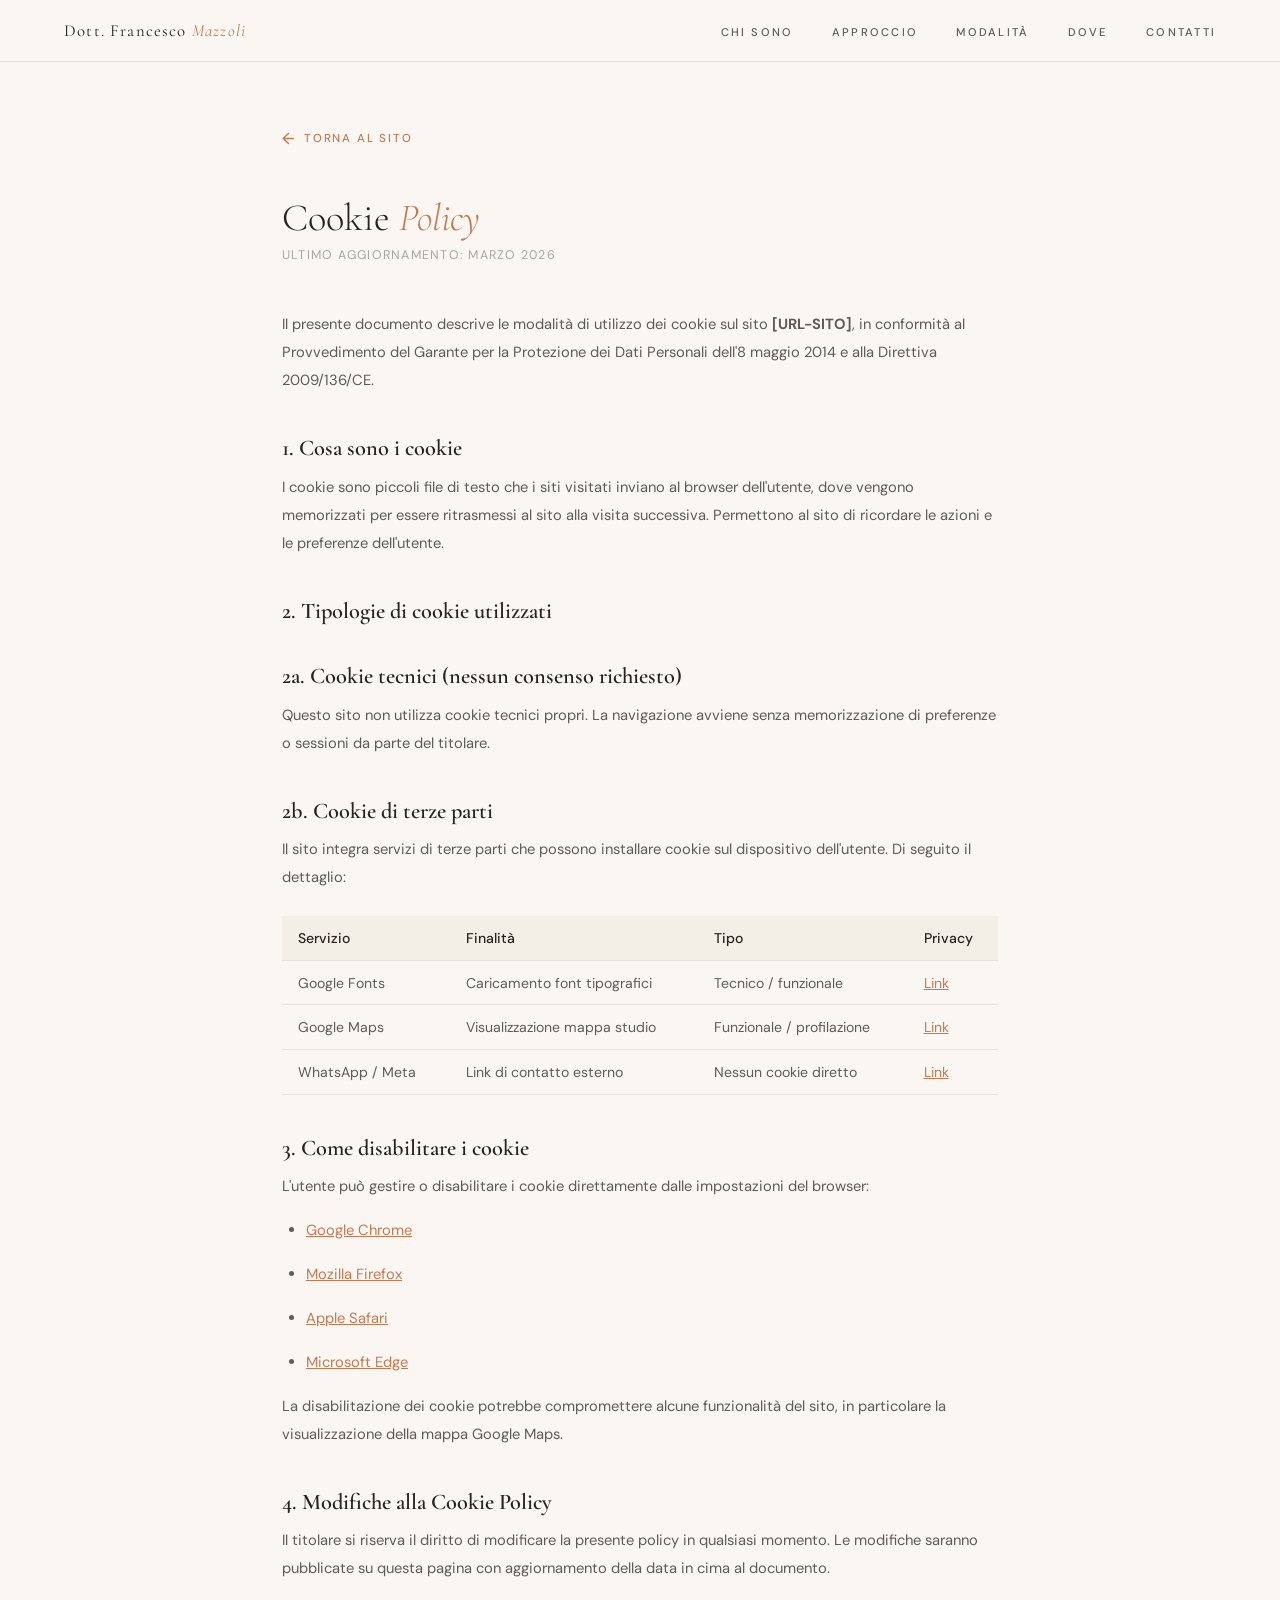
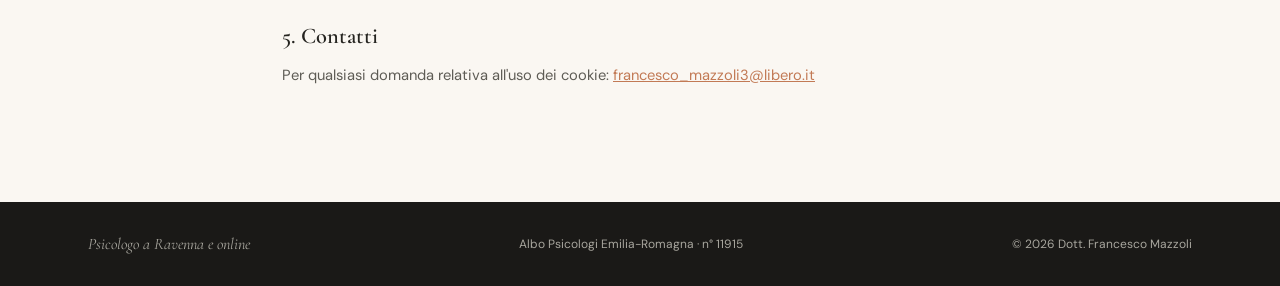
==== cookie.html @ e6bcd634 "first commit" ====
<!DOCTYPE html>
<html lang="it">
<head>
  <meta charset="UTF-8" />
  <meta name="viewport" content="width=device-width, initial-scale=1.0" />
  <title>Cookie Policy — Dott. Francesco Mazzoli</title>
  <link href="https://fonts.googleapis.com/css2?family=Cormorant+Garamond:ital,wght@0,300;0,400;0,600;1,300;1,400;1,600&family=DM+Sans:opsz,wght@9..40,300;9..40,400;9..40,500&display=swap" rel="stylesheet" />
  <link rel="stylesheet" href="style.css" />
  <style>
    .legal-page {
      max-width: 780px;
      margin: 0 auto;
      padding: 8rem 2rem 6rem;
    }
    .legal-page h1 {
      font-family: 'Cormorant Garamond', serif;
      font-size: clamp(2rem, 3vw, 3rem);
      font-weight: 300;
      margin-bottom: 0.5rem;
    }
    .legal-page h1 em { color: var(--terracotta); font-style: italic; }
    .legal-page .updated {
      font-size: .78rem; color: var(--soft);
      letter-spacing: .1em; text-transform: uppercase;
      margin-bottom: 3rem; display: block;
    }
    .legal-page h2 {
      font-family: 'Cormorant Garamond', serif;
      font-size: 1.4rem; font-weight: 600;
      margin: 2.5rem 0 0.8rem;
      color: var(--charcoal);
    }
    .legal-page p, .legal-page li {
      font-size: .92rem; line-height: 1.9;
      color: var(--mid); margin-bottom: 1rem;
    }
    .legal-page ul { padding-left: 1.5rem; margin-bottom: 1rem; }
    .legal-page a { color: var(--terracotta); }
    .legal-page table {
      width: 100%; border-collapse: collapse;
      margin: 1.5rem 0; font-size: .88rem;
    }
    .legal-page th {
      background: var(--cream); padding: .8rem 1rem;
      text-align: left; font-weight: 500;
      border-bottom: 1px solid var(--line);
      color: var(--charcoal);
    }
    .legal-page td {
      padding: .8rem 1rem; border-bottom: 1px solid var(--line);
      color: var(--mid); vertical-align: top;
    }
    .back-link {
      display: inline-flex; align-items: center; gap: .5rem;
      font-size: .72rem; font-weight: 500; letter-spacing: .16em;
      text-transform: uppercase; color: var(--mid);
      text-decoration: none; margin-bottom: 3rem;
      transition: color .2s;
    }
    .back-link:hover { color: var(--charcoal); }
    .back-link::before { content: '←'; font-size: 1rem; }
  </style>
</head>
<body>

<nav>
  <a class="nav-brand" href="index.html">Dott. Francesco <span>Mazzoli</span></a>
  <ul class="nav-links">
    <li><a href="index.html#chi-sono">Chi sono</a></li>
    <li><a href="index.html#approccio">Approccio</a></li>
    <li><a href="index.html#modalita">Modalità</a></li>
    <li><a href="index.html#dove">Dove</a></li>
    <li><a href="index.html#contatti">Contatti</a></li>
  </ul>
</nav>

<div class="legal-page">
  <a class="back-link" href="index.html">Torna al sito</a>

  <h1>Cookie <em>Policy</em></h1>
  <span class="updated">Ultimo aggiornamento: marzo 2026</span>

  <p>
    Il presente documento descrive le modalità di utilizzo dei cookie sul sito
    <strong>[URL-SITO]</strong>, in conformità al Provvedimento del Garante per la Protezione
    dei Dati Personali dell'8 maggio 2014 e alla Direttiva 2009/136/CE.
  </p>

  <h2>1. Cosa sono i cookie</h2>
  <p>
    I cookie sono piccoli file di testo che i siti visitati inviano al browser dell'utente,
    dove vengono memorizzati per essere ritrasmessi al sito alla visita successiva.
    Permettono al sito di ricordare le azioni e le preferenze dell'utente.
  </p>

  <h2>2. Tipologie di cookie utilizzati</h2>

  <h2>2a. Cookie tecnici (nessun consenso richiesto)</h2>
  <p>
    Questo sito non utilizza cookie tecnici propri. La navigazione avviene senza
    memorizzazione di preferenze o sessioni da parte del titolare.
  </p>

  <h2>2b. Cookie di terze parti</h2>
  <p>
    Il sito integra servizi di terze parti che possono installare cookie sul dispositivo
    dell'utente. Di seguito il dettaglio:
  </p>

  <table>
    <thead>
      <tr>
        <th>Servizio</th>
        <th>Finalità</th>
        <th>Tipo</th>
        <th>Privacy</th>
      </tr>
    </thead>
    <tbody>
      <tr>
        <td>Google Fonts</td>
        <td>Caricamento font tipografici</td>
        <td>Tecnico / funzionale</td>
        <td><a href="https://policies.google.com/privacy" target="_blank" rel="noopener">Link</a></td>
      </tr>
      <tr>
        <td>Google Maps</td>
        <td>Visualizzazione mappa studio</td>
        <td>Funzionale / profilazione</td>
        <td><a href="https://policies.google.com/privacy" target="_blank" rel="noopener">Link</a></td>
      </tr>
      <tr>
        <td>WhatsApp / Meta</td>
        <td>Link di contatto esterno</td>
        <td>Nessun cookie diretto</td>
        <td><a href="https://www.whatsapp.com/legal/privacy-policy" target="_blank" rel="noopener">Link</a></td>
      </tr>
    </tbody>
  </table>

  <h2>3. Come disabilitare i cookie</h2>
  <p>
    L'utente può gestire o disabilitare i cookie direttamente dalle impostazioni del browser:
  </p>
  <ul>
    <li><a href="https://support.google.com/chrome/answer/95647" target="_blank" rel="noopener">Google Chrome</a></li>
    <li><a href="https://support.mozilla.org/it/kb/Attivare%20e%20disattivare%20i%20cookie" target="_blank" rel="noopener">Mozilla Firefox</a></li>
    <li><a href="https://support.apple.com/it-it/guide/safari/sfri11471/mac" target="_blank" rel="noopener">Apple Safari</a></li>
    <li><a href="https://support.microsoft.com/it-it/microsoft-edge/eliminare-i-cookie-in-microsoft-edge-63947406-40ac-c3b8-57b9-2a946a29ae09" target="_blank" rel="noopener">Microsoft Edge</a></li>
  </ul>
  <p>
    La disabilitazione dei cookie potrebbe compromettere alcune funzionalità del sito,
    in particolare la visualizzazione della mappa Google Maps.
  </p>

  <h2>4. Modifiche alla Cookie Policy</h2>
  <p>
    Il titolare si riserva il diritto di modificare la presente policy in qualsiasi momento.
    Le modifiche saranno pubblicate su questa pagina con aggiornamento della data in cima al documento.
  </p>

  <h2>5. Contatti</h2>
  <p>
    Per qualsiasi domanda relativa all'uso dei cookie:
    <a href="mailto:francesco_mazzoli3@libero.it">francesco_mazzoli3@libero.it</a>
  </p>
</div>

<footer>
  <span class="footer-brand">Psicologo a Ravenna e online</span>
  <p>Albo Psicologi Emilia-Romagna · n° 11915</p>
  <p>© 2026 Dott. Francesco Mazzoli</p>
</footer>

</body>
</html>
---- style.css ----
/* STILI GLOBALI */
:root {
      --cream:         #f4efe6;
      --warm-white:    #faf7f2;
      --lavender:      #c8c0d8;
      --lavender-pale: #e8e4f0;
      --terracotta:    #c27a55;
      --terra-pale:    #edddd0;
      --sage:          #7a9478;
      --sage-light:    #c4d4bf;
      --charcoal:      #252420;
      --mid:           #5e5c55;
      --soft:          #a8a69e;
      --line:          rgba(37,36,32,.1);
    }
/* RESET E STILI BASE */
    *, *::before, *::after { box-sizing: border-box; margin: 0; padding: 0; }
    html { scroll-behavior: smooth; }
    body {
      font-family: 'DM Sans', sans-serif;
      background: var(--warm-white);
      color: var(--charcoal);
      overflow-x: hidden;
    }

    /* BARRA DI NAVIGAZIONE */
    nav {
      position: fixed; top: 0; left: 0; right: 0; z-index: 200;
      display: flex; align-items: center; justify-content: space-between;
      padding: 1.25rem 4rem;
      background: rgba(250,247,242,.92);
      backdrop-filter: blur(16px);
      border-bottom: 1px solid var(--line);
      animation: fadeDown .8s ease both;
    }
    /* LOGO */
    .nav-brand {
      font-family: 'Cormorant Garamond', serif;
      font-size: 1.05rem; font-weight: 400; letter-spacing: .07em;
      color: var(--charcoal); text-decoration: none;
    }
    .nav-brand span { font-style: italic; color: var(--terracotta); }
    .nav-links { display: flex; gap: 2.4rem; list-style: none; }
    .nav-links a {
      font-size: .7rem; font-weight: 500;
      letter-spacing: .2em; text-transform: uppercase;
      color: var(--mid); text-decoration: none; transition: color .2s;
    }
    .nav-links a:hover { color: var(--charcoal); }

    /* HERO */
    .hero {
      min-height: 100vh;
      display: grid; grid-template-columns: 1fr 1fr;
      padding-top: 80px;
    }
    /* HERO SINISTRA */
    .hero-left {
      display: flex; flex-direction: column; justify-content: center;
      padding: 5rem 3.5rem 5rem 5.5rem;
      animation: fadeLeft .9s .15s ease both;
    }
    /* ELEMENTI DECORATIVI */
    .eyebrow {
      display: flex; align-items: center; gap: .9rem;
      font-size: .68rem; font-weight: 500; letter-spacing: .22em;
      text-transform: uppercase; color: var(--sage);
      margin-bottom: 2rem;
    }
    .eyebrow::before { content: ''; width: 28px; height: 1px; background: var(--sage); }
    h1 {
      font-family: 'Cormorant Garamond', serif;
      font-size: clamp(3rem, 4.5vw, 5rem);
      font-weight: 300; line-height: 1.1; margin-bottom: .5rem;
    }
    /* Titolo principale */
    h1 em { font-style: italic; color: var(--terracotta); }
    /* Ruolo/descrizione hero */
    .hero-role {
      font-family: 'Cormorant Garamond', serif;
      font-size: 1.25rem; font-weight: 400; font-style: italic;
      color: var(--mid); margin-bottom: 2.2rem; letter-spacing: .02em;
    }
    /* Descrizione hero */
    .hero-desc {
      font-size: .92rem; line-height: 1.85;
      color: var(--mid); max-width: 430px; margin-bottom: 3rem;
    }
    /* Parole in evidenza */
    .hero-desc strong { color: var(--charcoal); font-weight: 500; }
    .btn-row { display: flex; gap: 1rem; flex-wrap: wrap; }
    .btn {
      display: inline-block; text-decoration: none;
      font-size: .72rem; font-weight: 500; letter-spacing: .16em;
      text-transform: uppercase; padding: .95rem 2.2rem;
      border-radius: 60px; transition: all .25s;
    }
    /* Stili bottone primario e secondario */
    .btn-primary { background: var(--charcoal); color: var(--warm-white); }
    .btn-primary:hover { background: var(--terracotta); }
    .btn-secondary { background: transparent; color: var(--charcoal); border: 1px solid var(--charcoal); }
    .btn-secondary:hover { background: var(--cream); }

    /* HERO DESTRA */
    .hero-right {
      position: relative; overflow: hidden; background: var(--cream);
      animation: fadeRight .9s .15s ease both;
    }
    .hero-right::before {
      content: ''; position: absolute; inset: 0;
      background:
        radial-gradient(ellipse 60% 60% at 70% 30%, rgba(200,192,216,.5) 0%, transparent 70%),
        radial-gradient(ellipse 50% 50% at 25% 75%, rgba(194,122,85,.22) 0%, transparent 70%);
    }
    .deco-circle {
      position: absolute; border-radius: 50%;
      border: 1px solid rgba(194,122,85,.22);
    }
    .dc1 { width: 400px; height: 400px; top: -80px; right: -90px; }
    .dc2 { width: 240px; height: 240px; bottom: 50px; left: 30px; border-color: rgba(122,148,120,.28); }
    .hero-quote {
      position: absolute; top: 50%; left: 50%; transform: translate(-50%,-50%);
      width: 76%; text-align: center;
      font-family: 'Cormorant Garamond', serif;
      font-size: clamp(1.3rem, 2.2vw, 2rem);
      font-weight: 300; font-style: italic; line-height: 1.6;
      color: var(--charcoal); opacity: .85;
    }
    .hero-quote cite {
      display: block; margin-top: 1.2rem;
      font-family: 'DM Sans', sans-serif;
      font-size: .68rem; font-weight: 500;
      letter-spacing: .18em; text-transform: uppercase;
      color: var(--mid); font-style: normal;
    }

    /* ── SEZIONI COMUNI ── */
    section { padding: 7rem 5.5rem; }
    .section-tag {
      display: inline-flex; align-items: center; gap: .7rem;
      font-size: .67rem; font-weight: 500; letter-spacing: .22em;
      text-transform: uppercase; color: var(--terracotta); margin-bottom: 1.4rem;
    }
    .section-tag::before { content: ''; width: 22px; height: 1px; background: var(--terracotta); }
    h2 {
      font-family: 'Cormorant Garamond', serif;
      font-size: clamp(2.2rem, 3.5vw, 3.4rem);
      font-weight: 300; line-height: 1.15;
    }
    h2 em { font-style: italic; color: var(--terracotta); }

    /* ── CHI SONO ── */
    #chi-sono {
      background: var(--cream);
      display: grid; grid-template-columns: 1fr 1fr;
      gap: 6rem; align-items: center;
    }
    .about-text p {
      font-size: .93rem; line-height: 1.9; color: var(--mid); margin-bottom: 1.4rem;
    }
    .about-text p:last-child { margin-bottom: 0; }
    .about-text strong { color: var(--charcoal); font-weight: 500; }

    .about-visual {
      position: relative; display: flex;
      justify-content: center; align-items: center;
    }
    .avatar-wrap {
      width: 280px; height: 280px; border-radius: 50%;
      background: linear-gradient(135deg, var(--lavender-pale), var(--terra-pale));
      display: flex; align-items: center; justify-content: center;
      position: relative; z-index: 1; overflow: hidden;
    }
    .avatar-wrap img { width: 100%; height: 100%; object-fit: cover; border-radius: 50%; }
    .avatar-ring {
      position: absolute; width: 330px; height: 330px; border-radius: 50%;
      border: 1px solid rgba(194,122,85,.22);
      animation: spin 32s linear infinite;
    }
    .avatar-tag {
      position: absolute; bottom: -10px; right: -20px;
      background: var(--warm-white); border: 1px solid var(--line);
      border-radius: 12px; padding: .9rem 1.4rem;
      font-family: 'Cormorant Garamond', serif;
      font-size: 1rem; font-style: italic; color: var(--mid);
      box-shadow: 0 4px 24px rgba(37,36,32,.07);
    }

    /* ── BARRA CITAZIONE ── */
    .quote-band {
      background: var(--charcoal); padding: 6rem 5.5rem; text-align: center;
      position: relative; overflow: hidden;
    }
    .quote-band::before {
      content: ''; position: absolute; inset: 0;
      background:
        radial-gradient(ellipse 50% 80% at 20% 50%, rgba(200,192,216,.1) 0%, transparent 70%),
        radial-gradient(ellipse 40% 60% at 80% 50%, rgba(194,122,85,.1) 0%, transparent 70%);
    }
    .quote-band blockquote {
      position: relative; z-index: 1;
      font-family: 'Cormorant Garamond', serif;
      font-size: clamp(1.5rem, 2.6vw, 2.4rem);
      font-weight: 300; font-style: italic;
      color: var(--warm-white); line-height: 1.55;
      max-width: 760px; margin: 0 auto 1.5rem;
    }
    .quote-band cite {
      position: relative; z-index: 1;
      font-family: 'DM Sans', sans-serif;
      font-size: .7rem; font-weight: 500;
      letter-spacing: .2em; text-transform: uppercase;
      color: var(--lavender); font-style: normal;
    }

    /* ── APPROCCIO ── */
    #approccio { background: var(--warm-white); }
    .approach-intro { max-width: 640px; margin-bottom: 1rem; }
    .approach-intro p { font-size: .93rem; line-height: 1.9; color: var(--mid); margin-top: 1.4rem; }

    .cards {
      display: grid; grid-template-columns: repeat(3, 1fr);
      gap: 1.5rem; margin-top: 3.5rem;
    }
    .card {
      background: var(--cream); border-radius: 20px; padding: 2.4rem 2rem;
      border: 1px solid var(--line); transition: transform .3s, box-shadow .3s;
    }
    .card:hover { transform: translateY(-6px); box-shadow: 0 12px 40px rgba(37,36,32,.09); }
    .card-icon {
      width: 48px; height: 48px; background: var(--terra-pale);
      border-radius: 14px; display: flex; align-items: center;
      justify-content: center; margin-bottom: 1.4rem; font-size: 1.4rem;
    }
    .card h3 {
      font-family: 'Cormorant Garamond', serif;
      font-size: 1.3rem; font-weight: 600; margin-bottom: .8rem;
    }
    .card p { font-size: .87rem; line-height: 1.8; color: var(--mid); }

    /* ── MODALITÀ ── */
    #modalita { background: var(--cream); }
    .modality-grid {
      display: grid; grid-template-columns: 1fr 1fr;
      gap: 2rem; margin-top: 3.5rem;
    }
    .modality-card {
      background: var(--warm-white); border-radius: 20px; padding: 3rem 2.8rem;
      border: 1px solid var(--line); display: flex; flex-direction: column; gap: 1.2rem;
    }
    .modality-label {
      font-size: .68rem; font-weight: 500; letter-spacing: .2em;
      text-transform: uppercase; color: var(--sage);
    }
    .modality-card h3 {
      font-family: 'Cormorant Garamond', serif;
      font-size: 1.9rem; font-weight: 400;
    }
    .modality-card p { font-size: .9rem; line-height: 1.85; color: var(--mid); }
    .modality-pill {
      display: inline-flex; align-items: center; gap: .5rem;
      background: var(--sage-light); color: var(--sage);
      font-size: .7rem; font-weight: 500; letter-spacing: .12em;
      text-transform: uppercase; padding: .45rem 1.1rem; border-radius: 60px; width: fit-content;
    }
    .modality-pill::before { content: ''; width: 6px; height: 6px; border-radius: 50%; background: var(--sage); }

    /* ── DOVE ── */
    #dove { background: var(--warm-white); }
    .location-wrap {
      display: grid; grid-template-columns: 1fr 1fr;
      gap: 6rem; align-items: center; margin-top: 3.5rem;
    }
    .location-info p { font-size: .92rem; line-height: 1.9; color: var(--mid); margin-bottom: 1.2rem; }
    .location-info address {
      font-style: normal; background: var(--cream); border-radius: 16px;
      padding: 1.6rem 2rem; margin-top: 2rem; border: 1px solid var(--line);
    }
    .location-info address strong {
      display: block; font-family: 'Cormorant Garamond', serif;
      font-size: 1.2rem; margin-bottom: .5rem;
    }
    .location-info address span { font-size: .88rem; color: var(--mid); }

    .map-placeholder {
      background: var(--cream); border-radius: 24px; height: 340px;
      display: flex; align-items: center; justify-content: center;
      border: 1px solid var(--line); overflow: hidden;
    }
    .map-placeholder iframe { width: 100%; height: 100%; border: none; }

    /* ── CONTATTI ── */
    #contatti {
      background: var(--charcoal); text-align: center;
      padding: 8rem 5.5rem; position: relative; overflow: hidden;
    }
    #contatti::before {
      content: ''; position: absolute; inset: 0;
      background: radial-gradient(ellipse 60% 60% at 50% 0%, rgba(200,192,216,.1) 0%, transparent 70%);
    }
    #contatti .section-tag { color: var(--lavender); position: relative; z-index: 1; }
    #contatti .section-tag::before { background: var(--lavender); }
    #contatti h2 { color: var(--warm-white); position: relative; z-index: 1; margin-bottom: 1.2rem; }
    #contatti h2 em { color: var(--lavender); }
    #contatti > p {
      font-size: .93rem; line-height: 1.85; color: var(--soft);
      max-width: 500px; margin: 0 auto 3.5rem; position: relative; z-index: 1;
    }
    .contact-links {
      display: flex; justify-content: center;
      gap: 1.2rem; flex-wrap: wrap; position: relative; z-index: 1;
    }
    .contact-links a {
      display: inline-flex; align-items: center; gap: .7rem;
      text-decoration: none;
      font-size: .73rem; font-weight: 500; letter-spacing: .16em;
      text-transform: uppercase; padding: 1rem 2.2rem;
      border-radius: 60px; transition: all .25s;
    }
    /* colore stile instagram*/
    .cl-instagram {
      background: #F58529; color: white; border: 1px solid #E1306C;

    }
    .cl-instagram:hover { background: #E3741F; }
    .cl-email { background: var(--terracotta); color: white; border: 1px solid var(--terracotta); }
    .cl-email:hover { background: #a8683d; border-color: #a8683d; }

    .cl-whatsapp {
      background: #25D366; color: white; border: 1px solid #25D366;
      
    }
    .cl-whatsapp:hover { background: #1DA851; border-color: #1DA851; }

    /* ── FOOTER ── */
    footer {
      background: #1a1917; padding: 2rem 5.5rem;
      display: flex; justify-content: space-between; align-items: center;
    }
    footer p { font-size: .75rem; color: var(--soft); }
    .footer-brand { font-family: 'Cormorant Garamond', serif; font-size: 1rem; font-style: italic; color: var(--soft); }

    /* ── ANIMAZIONI ── */
    @keyframes fadeDown  { from { opacity: 0; transform: translateY(-16px); } to { opacity: 1; transform: none; } }
    @keyframes fadeLeft  { from { opacity: 0; transform: translateX(-28px); } to { opacity: 1; transform: none; } }
    @keyframes fadeRight { from { opacity: 0; transform: translateX(28px);  } to { opacity: 1; transform: none; } }
    @keyframes spin      { from { transform: rotate(0deg); } to { transform: rotate(360deg); } }

    .reveal { opacity: 0; transform: translateY(24px); transition: opacity .7s ease, transform .7s ease; }
    .reveal.visible { opacity: 1; transform: none; }

    /* HAMBURGER */
.hamburger {
  display: none;
  flex-direction: column; justify-content: center; align-items: center;
  gap: 5px; width: 40px; height: 40px;
  background: none; border: none; cursor: pointer;
  padding: 4px; border-radius: 8px; transition: background .2s; z-index: 300;
}
.hamburger span {
  display: block; width: 22px; height: 1.5px;
  background: var(--charcoal);
  transition: transform .35s ease, opacity .35s ease;
  transform-origin: center;
}
.hamburger.open span:nth-child(1) { transform: translateY(6.5px) rotate(45deg); }
.hamburger.open span:nth-child(2) { opacity: 0; transform: scaleX(0); }
.hamburger.open span:nth-child(3) { transform: translateY(-6.5px) rotate(-45deg); }

/* MOBILE MENU */
.mobile-menu {
  display: none;
  position: fixed; top: 0; left: 0; right: 0; bottom: 0;
  z-index: 250;
  background: rgba(250,247,242,.97);
  backdrop-filter: blur(20px);
  flex-direction: column; justify-content: center; align-items: center;
  opacity: 0; pointer-events: none;
  transition: opacity .35s ease;
}
.mobile-menu.open { opacity: 1; pointer-events: all; }
.mobile-menu ul {
  list-style: none; text-align: center;
  display: flex; flex-direction: column; gap: 2.2rem;
}
.mobile-menu ul a {
  font-family: 'Cormorant Garamond', serif;
  font-size: 2.4rem; font-weight: 300; font-style: italic;
  color: var(--charcoal); text-decoration: none; letter-spacing: .04em;
  display: inline-block; transition: color .2s;
}
.mobile-menu ul a:hover { color: var(--terracotta); }

/* RESPONSIVE */
@media (max-width: 960px) {
  nav { padding: 1.1rem 1.8rem; }
  .nav-links { display: none; }
  .hamburger { display: flex; }
  .mobile-menu { display: flex; }
  .hero { grid-template-columns: 1fr; }
  .hero-right { min-height: 42vh; }
  .hero-left { padding: 3.5rem 2rem; }
  #chi-sono { grid-template-columns: 1fr; gap: 3rem; }
  .modality-grid { grid-template-columns: 1fr; }
  .location-wrap { grid-template-columns: 1fr; gap: 2.5rem; }
  .cards { grid-template-columns: 1fr; }
  section { padding: 5rem 2rem; }
  .quote-band, #contatti { padding: 5rem 2rem; }
  footer { flex-direction: column; gap: .8rem; text-align: center; padding: 2rem; }
}

/* ── FOOTER LINK ── */
    footer a { color: var(--soft); text-decoration: none; transition: color .2s; }
    footer a:hover { color: var(--warm-white); }

    /* ── COOKIE BANNER ── */
    .cookie-banner {
      position: fixed; bottom: 1.5rem; left: 50%; transform: translateX(-50%);
      z-index: 500;
      background: var(--charcoal);
      color: var(--warm-white);
      border-radius: 16px;
      padding: 1.2rem 1.6rem;
      display: flex; align-items: center; gap: 1.5rem; flex-wrap: wrap;
      max-width: 720px; width: calc(100% - 3rem);
      box-shadow: 0 8px 40px rgba(0,0,0,.25);
      transition: opacity .4s ease, transform .4s ease;
    }
    .cookie-banner.hidden {
      opacity: 0; pointer-events: none;
      transform: translateX(-50%) translateY(20px);
    }
    .cookie-banner p {
      font-size: .82rem; line-height: 1.6;
      color: var(--soft); flex: 1; min-width: 200px; margin: 0;
    }
    .cookie-banner p a { color: var(--lavender); text-decoration: underline; }
    .cookie-actions { display: flex; gap: .7rem; flex-shrink: 0; }
    .cookie-btn {
      font-size: .7rem; font-weight: 500; letter-spacing: .14em;
      text-transform: uppercase; padding: .6rem 1.4rem;
      border-radius: 60px; cursor: pointer; text-decoration: none;
      transition: all .2s; border: none;
    }
    .cookie-accept { background: var(--terracotta); color: white; }
    .cookie-accept:hover { background: #a8683d; }
    .cookie-decline {
      background: transparent; color: var(--soft);
      border: 1px solid rgba(255,255,255,.2);
    }
    .cookie-decline:hover { color: var(--warm-white); border-color: rgba(255,255,255,.5); }
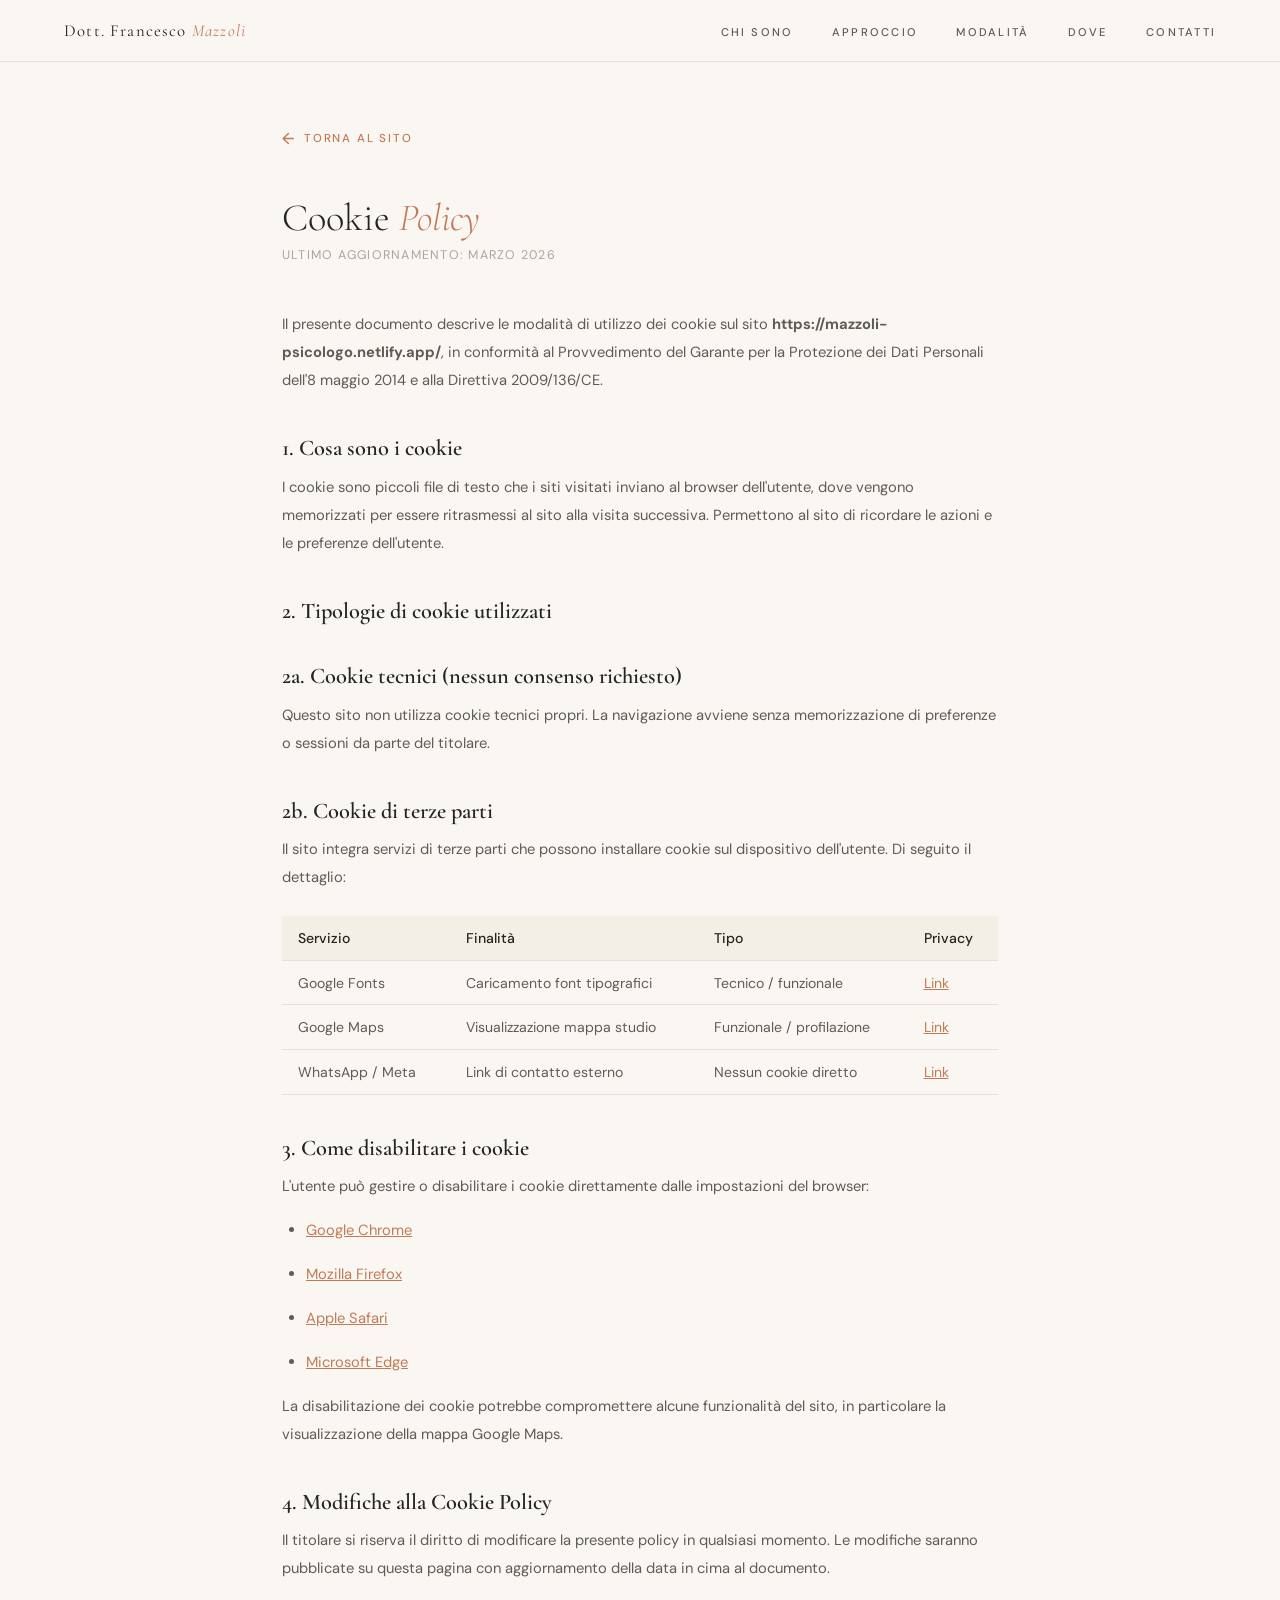
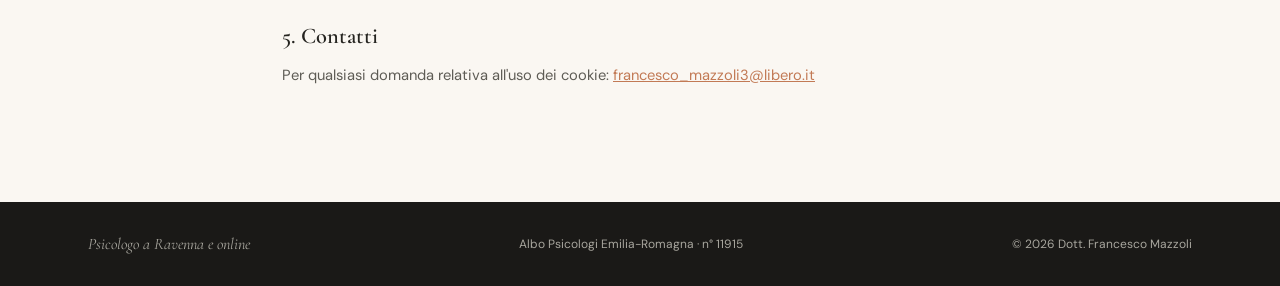
==== commit 9634b010: "Update cookie and privacy policy URLs to the live site" ====
--- a/cookie.html
+++ b/cookie.html
@@ -82,7 +82,7 @@
 
   <p>
     Il presente documento descrive le modalità di utilizzo dei cookie sul sito
-    <strong>[URL-SITO]</strong>, in conformità al Provvedimento del Garante per la Protezione
+    <strong>https://mazzoli-psicologo.netlify.app/</strong>, in conformità al Provvedimento del Garante per la Protezione
     dei Dati Personali dell'8 maggio 2014 e alla Direttiva 2009/136/CE.
   </p>
 
